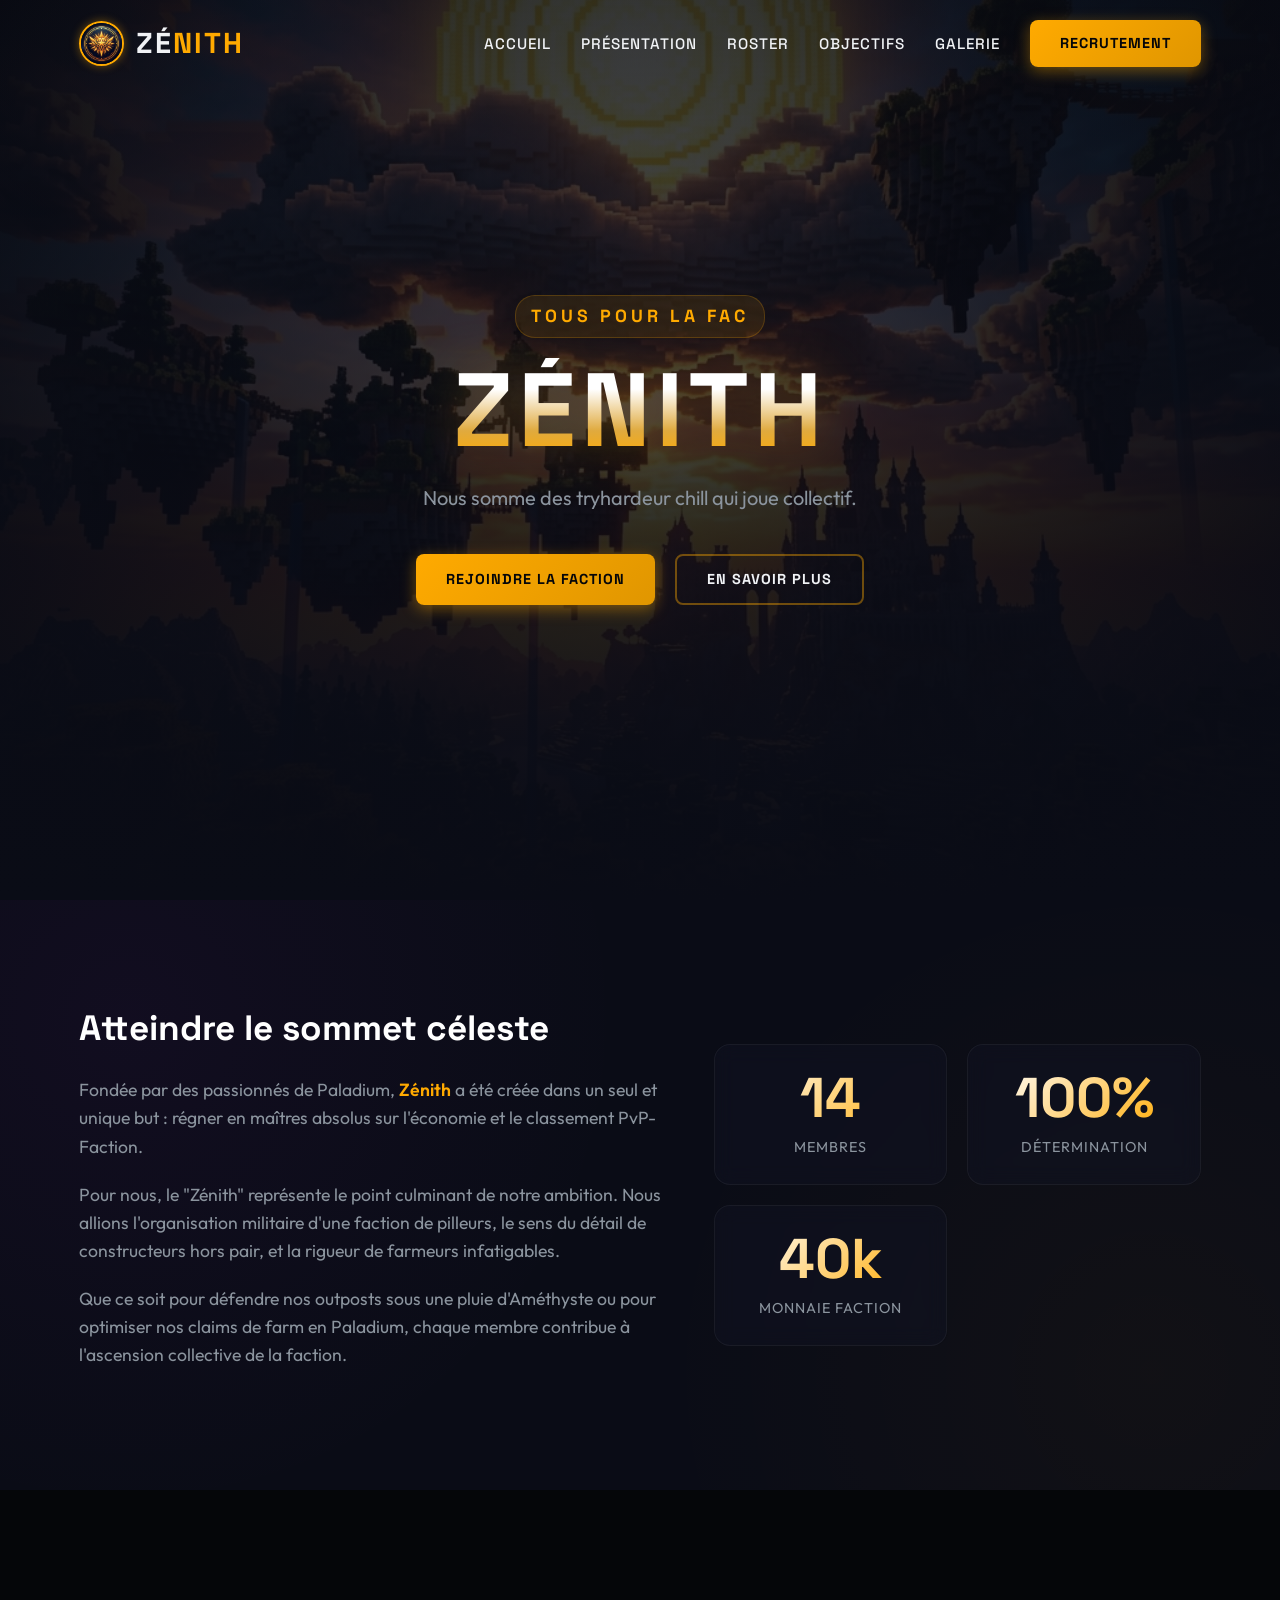
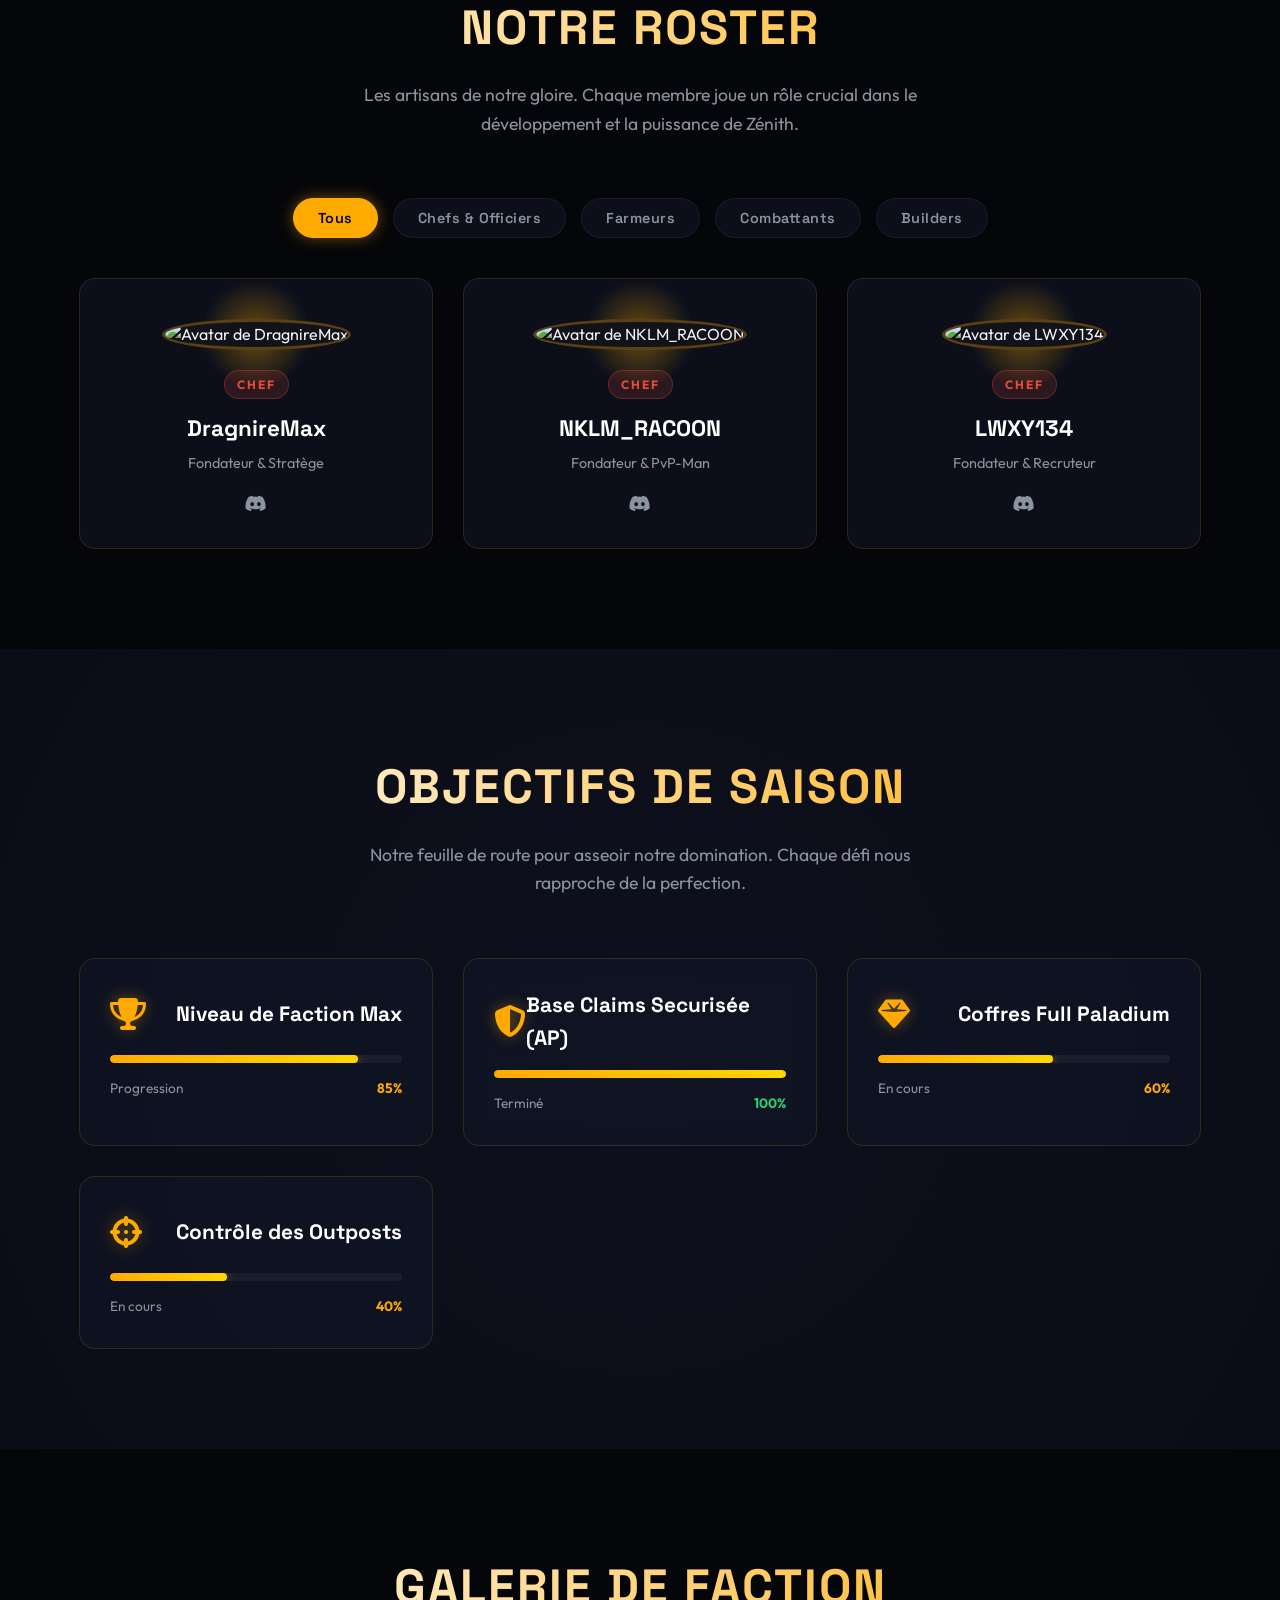
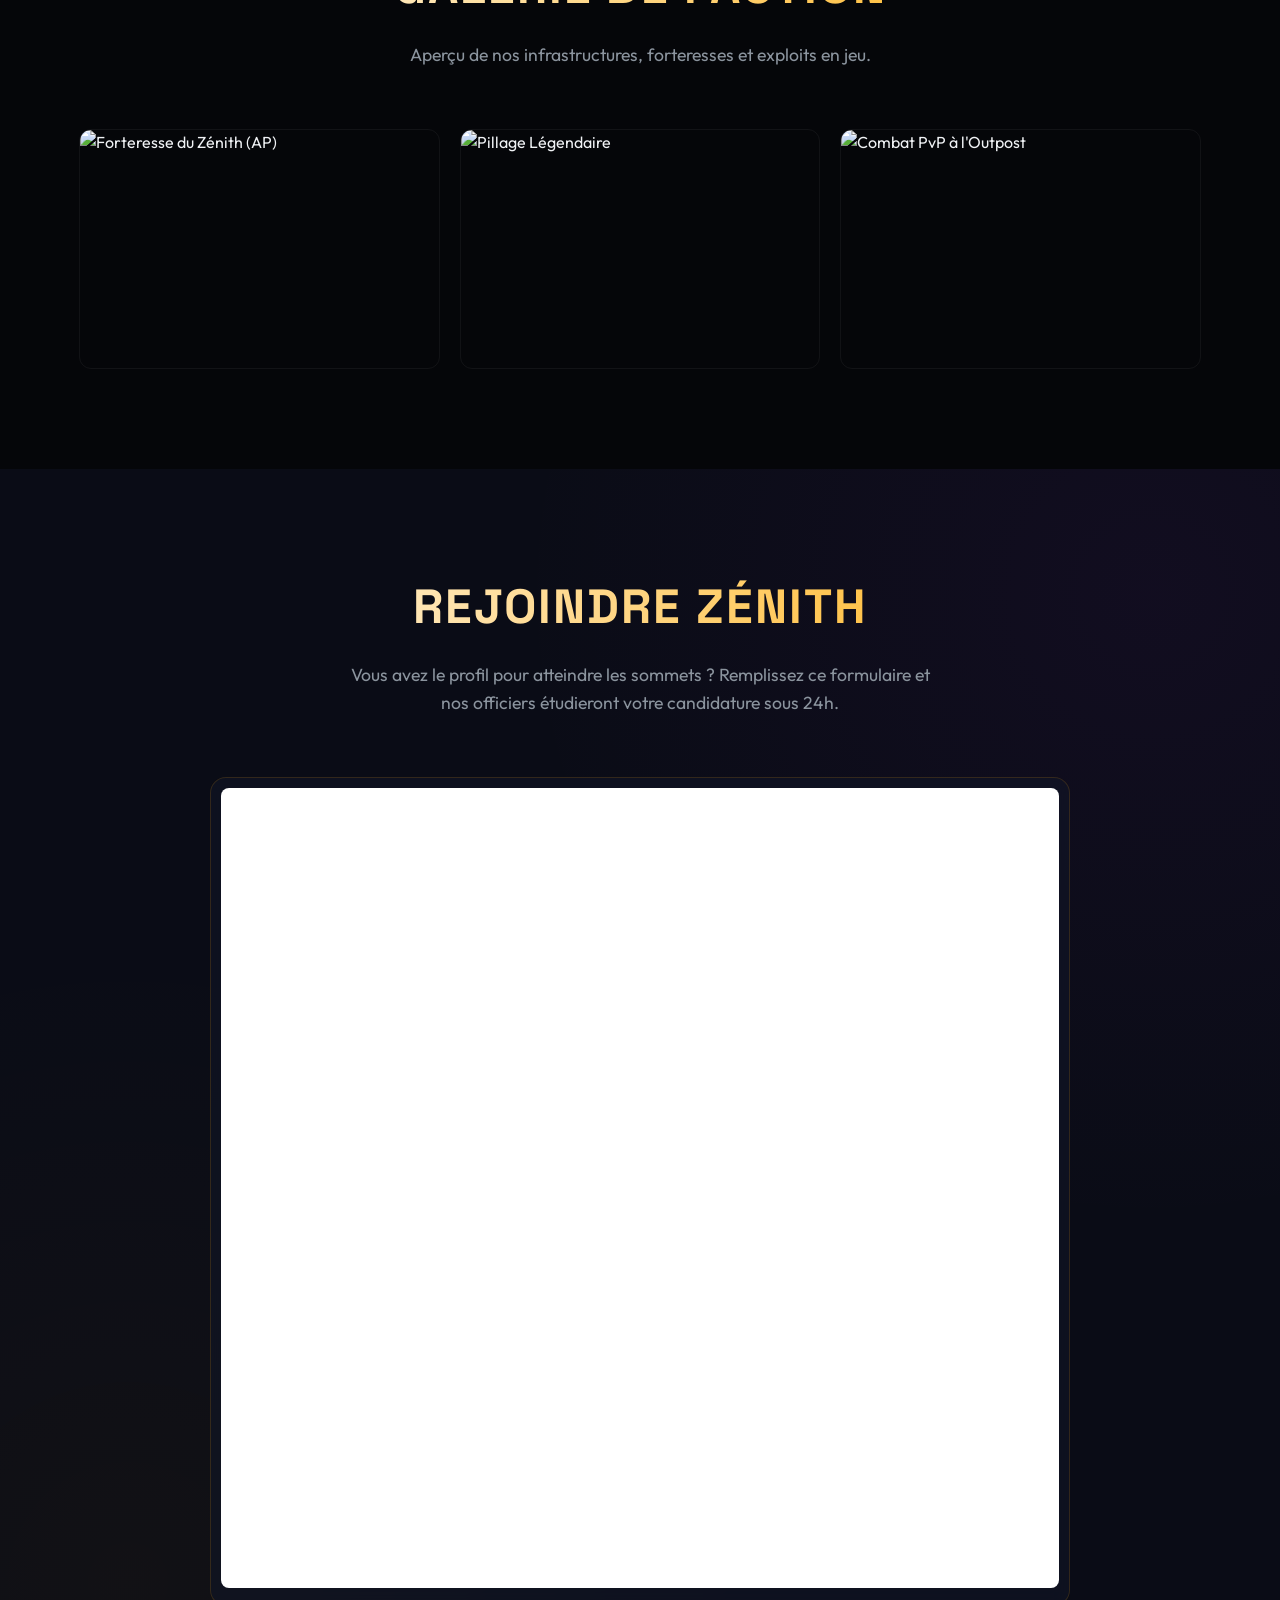
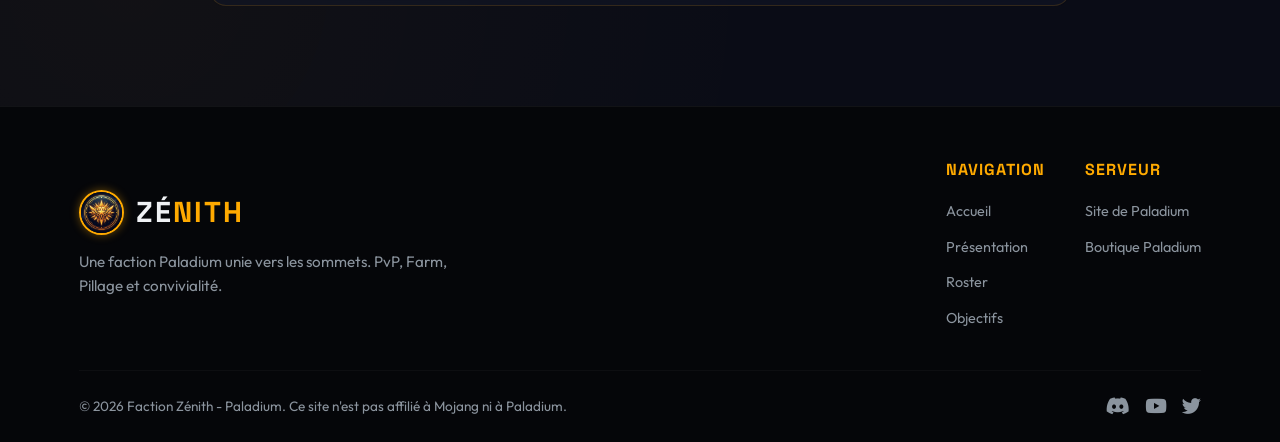
==== Zénith/index.html @ 32e266c4 "Add files via upload" ====
<!DOCTYPE html>
<html lang="fr">
<head>
    <meta charset="UTF-8">
    <meta name="viewport" content="width=device-width, initial-scale=1.0">
    <meta name="description" content="Site officiel de la faction Zénith sur le serveur Minecraft Paladium PvP-Faction. Découvrez notre roster, nos objectifs et postulez pour nous rejoindre !">
    <title>ZÉNITH - Faction Paladium</title>
    <!-- Fonts & Icons -->
    <link rel="stylesheet" href="https://cdnjs.cloudflare.com/ajax/libs/font-awesome/6.4.0/css/all.min.css">
    <link rel="stylesheet" href="style.css">
</head>
<body>

    <!-- ==========================================
         NAVIGATION BAR
         ========================================== -->
    <header id="navbar">
        <div class="container nav-container">
            <a href="#hero" class="logo-container">
                <img src="assets/logo.png" alt="Logo Zénith" class="logo-img">
                <span class="logo-text">ZÉ<span>NITH</span></span>
            </a>
            
            <ul class="nav-menu" id="nav-menu">
                <li><a href="#hero" class="nav-link">Accueil</a></li>
                <li><a href="#about" class="nav-link">Présentation</a></li>
                <li><a href="#roster" class="nav-link">Roster</a></li>
                <li><a href="#objectives" class="nav-link">Objectifs</a></li>
                <li><a href="#gallery" class="nav-link">Galerie</a></li>
                <li><a href="#recruitment" class="btn btn-primary">Recrutement</a></li>
            </ul>

            <div class="hamburger" id="hamburger">
                <span></span>
                <span></span>
                <span></span>
            </div>
        </div>
    </header>

    <!-- ==========================================
         HERO SECTION
         ========================================== -->
    <section id="hero">
        <div class="hero-content">
            <span class="hero-tagline scroll-reveal" id="hero-tagline">Faction Officielle - Paladium V10</span>
            <h1 class="hero-title scroll-reveal delay-100" id="hero-title">ZÉNITH</h1>
            <p class="hero-desc scroll-reveal delay-200" id="hero-desc">Atteindre les sommets, dominer le classement et forger notre légende sur le plus grand serveur PvP-Faction moddé francophone.</p>
            <div class="hero-buttons scroll-reveal delay-300">
                <a href="#recruitment" class="btn btn-primary">Rejoindre la faction</a>
                <a href="#about" class="btn btn-secondary">En savoir plus</a>
            </div>
        </div>
    </section>

    <!-- ==========================================
         ABOUT / LORE SECTION
         ========================================== -->
    <section id="about">
        <div class="container">
            <div class="about-grid">
                <div class="about-text scroll-reveal">
                    <h3>Atteindre le sommet céleste</h3>
                    <p>Fondée par des passionnés de Paladium, <span class="highlight">Zénith</span> a été créée dans un seul et unique but : régner en maîtres absolus sur l'économie et le classement PvP-Faction.</p>
                    <p>Pour nous, le "Zénith" représente le point culminant de notre ambition. Nous allions l'organisation militaire d'une faction de pilleurs, le sens du détail de constructeurs hors pair, et la rigueur de farmeurs infatigables.</p>
                    <p>Que ce soit pour défendre nos outposts sous une pluie d'Améthyste ou pour optimiser nos claims de farm en Paladium, chaque membre contribue à l'ascension collective de la faction.</p>
                </div>
                <div class="about-stats scroll-reveal delay-200" id="stats-container">
                    <!-- Les statistiques seront insérées ici dynamiquement par script.js -->
                </div>
            </div>
        </div>
    </section>

    <!-- ==========================================
         ROSTER / MEMBERS SECTION
         ========================================== -->
    <section id="roster">
        <div class="container">
            <div class="section-header scroll-reveal">
                <h2>Notre Roster</h2>
                <p>Les artisans de notre gloire. Chaque membre joue un rôle crucial dans le développement et la puissance de Zénith.</p>
            </div>

            <div class="roster-filters scroll-reveal">
                <button class="filter-btn active" data-filter="all">Tous</button>
                <button class="filter-btn" data-filter="chef">Chefs & Officiers</button>
                <button class="filter-btn" data-filter="farmeur">Farmeurs</button>
                <button class="filter-btn" data-filter="pvp">Combattants</button>
                <button class="filter-btn" data-filter="builder">Builders</button>
            </div>

            <div class="roster-grid scroll-reveal delay-200" id="roster-container">
                <!-- Les cartes des membres seront générées dynamiquement par script.js -->
            </div>
        </div>
    </section>

    <!-- ==========================================
         OBJECTIVES SECTION
         ========================================== -->
    <section id="objectives">
        <div class="container">
            <div class="section-header scroll-reveal">
                <h2>Objectifs de Saison</h2>
                <p>Notre feuille de route pour asseoir notre domination. Chaque défi nous rapproche de la perfection.</p>
            </div>

            <div class="objectives-grid" id="objectives-container">
                <!-- Les objectifs seront générés dynamiquement par script.js -->
            </div>
        </div>
    </section>

    <!-- ==========================================
         GALLERY SECTION
         ========================================== -->
    <section id="gallery">
        <div class="container">
            <div class="section-header scroll-reveal">
                <h2>Galerie de Faction</h2>
                <p>Aperçu de nos infrastructures, forteresses et exploits en jeu.</p>
            </div>

            <div class="gallery-grid scroll-reveal" id="gallery-container">
                <!-- Les captures d'écran seront générées dynamiquement par script.js -->
            </div>
        </div>
    </section>

    <!-- ==========================================
         RECRUITEMENT SECTION
         ========================================== -->
    <section id="recruitment">
        <div class="container">
            <div class="section-header scroll-reveal">
                <h2>Rejoindre Zénith</h2>
                <p>Vous avez le profil pour atteindre les sommets ? Remplissez ce formulaire et nos officiers étudieront votre candidature sous 24h.</p>
            </div>

            <div class="recruitment-container glass-card scroll-reveal" style="padding: 10px; max-width: 860px; margin: 0 auto;">
                <iframe src="https://docs.google.com/forms/d/e/1FAIpQLSfKzPXmUGjDUyg4TNcKbNtK1mMMH58i70SqVU6MVXDuHB4nKw/viewform?embedded=true" width="100%" height="800" frameborder="0" marginheight="0" marginwidth="0" style="border-radius: 8px; background: white; border: none;">Chargement…</iframe>
            </div>
        </div>
    </section>

    <!-- ==========================================
         FOOTER
         ========================================== -->
    <footer>
        <div class="container">
            <div class="footer-content">
                <div class="footer-info">
                    <a href="#hero" class="logo-container">
                        <img src="assets/logo.png" alt="Logo Zénith" class="logo-img">
                        <span class="logo-text">ZÉ<span>NITH</span></span>
                    </a>
                    <p class="footer-desc">Une faction Paladium unie vers les sommets. PvP, Farm, Pillage et convivialité.</p>
                </div>
                <div class="footer-links">
                    <div class="footer-col">
                        <h4>Navigation</h4>
                        <ul>
                            <li><a href="#hero">Accueil</a></li>
                            <li><a href="#about">Présentation</a></li>
                            <li><a href="#roster">Roster</a></li>
                            <li><a href="#objectives">Objectifs</a></li>
                        </ul>
                    </div>
                    <div class="footer-col">
                        <h4>Serveur</h4>
                        <ul>
                            <li><a href="https://paladium-pvp.fr/" target="_blank">Site de Paladium</a></li>
                            <li><a href="https://paladium-pvp.fr/shop" target="_blank">Boutique Paladium</a></li>
                        </ul>
                    </div>
                </div>
            </div>
            
            <div class="footer-bottom">
                <p>&copy; 2026 Faction Zénith - Paladium. Ce site n'est pas affilié à Mojang ni à Paladium.</p>
                <div class="footer-socials">
                    <a href="#" class="footer-social-link"><i class="fab fa-discord"></i></a>
                    <a href="#" class="footer-social-link"><i class="fab fa-youtube"></i></a>
                    <a href="#" class="footer-social-link"><i class="fab fa-twitter"></i></a>
                </div>
            </div>
        </div>
    </footer>

    <!-- Scripts -->
    <script src="config.js"></script>
    <script src="script.js"></script>
</body>
</html>
---- Zénith/style.css ----
@import url('https://fonts.googleapis.com/css2?family=Outfit:wght@300;400;600;800&family=Space+Grotesk:wght@400;500;700&display=swap');

/* ==========================================
   DESIGN SYSTEM & VARIABLES
   ========================================== */
:root {
    --bg-darker: #050609;
    --bg-main: #0a0c16;
    --bg-card: rgba(18, 22, 39, 0.6);
    --bg-card-hover: rgba(28, 33, 58, 0.85);
    
    --primary: #ffaa00; /* Solar Gold */
    --primary-glow: rgba(255, 170, 0, 0.4);
    --secondary: #a124db; /* Paladium Purple */
    --secondary-glow: rgba(161, 36, 219, 0.4);
    
    --text-main: #f0f2f5;
    --text-muted: #8b949e;
    
    --font-title: 'Space Grotesk', sans-serif;
    --font-body: 'Outfit', sans-serif;
    
    --border-glow: rgba(255, 170, 0, 0.15);
    --border-glow-hover: rgba(255, 170, 0, 0.4);
    
    --transition: all 0.3s cubic-bezier(0.25, 0.8, 0.25, 1);
}

/* ==========================================
   RESET & BASE STYLES
   ========================================== */
* {
    margin: 0;
    padding: 0;
    box-sizing: border-box;
}

html {
    scroll-behavior: smooth;
}

body {
    background-color: var(--bg-main);
    color: var(--text-main);
    font-family: var(--font-body);
    overflow-x: hidden;
    line-height: 1.6;
}

/* Custom Scrollbar */
::-webkit-scrollbar {
    width: 8px;
}
::-webkit-scrollbar-track {
    background: var(--bg-darker);
}
::-webkit-scrollbar-thumb {
    background: #1c213a;
    border-radius: 4px;
}
::-webkit-scrollbar-thumb:hover {
    background: var(--primary);
}

/* ==========================================
   REUSABLE UTILITIES & COMPONENTS
   ========================================== */
.container {
    width: 90%;
    max-width: 1200px;
    margin: 0 auto;
    padding: 0 15px;
}

section {
    padding: 100px 0;
    position: relative;
}

.glow-text {
    text-shadow: 0 0 20px var(--primary-glow);
}

.purple-glow-text {
    text-shadow: 0 0 20px var(--secondary-glow);
}

.btn {
    display: inline-flex;
    align-items: center;
    justify-content: center;
    padding: 12px 30px;
    font-family: var(--font-title);
    font-weight: 700;
    text-transform: uppercase;
    letter-spacing: 1px;
    border-radius: 8px;
    cursor: pointer;
    transition: var(--transition);
    text-decoration: none;
    font-size: 0.9rem;
}

.btn-primary {
    background: linear-gradient(135deg, var(--primary), #e09600);
    color: var(--bg-darker);
    border: none;
    box-shadow: 0 4px 15px var(--primary-glow);
}

.btn-primary:hover {
    transform: translateY(-3px);
    box-shadow: 0 8px 25px rgba(255, 170, 0, 0.6);
}

.btn-secondary {
    background: transparent;
    color: var(--text-main);
    border: 2px solid rgba(255, 170, 0, 0.4);
}

.btn-secondary:hover {
    background: rgba(255, 170, 0, 0.1);
    border-color: var(--primary);
    transform: translateY(-3px);
}

.section-header {
    text-align: center;
    margin-bottom: 60px;
}

.section-header h2 {
    font-family: var(--font-title);
    font-size: 3rem;
    font-weight: 700;
    text-transform: uppercase;
    letter-spacing: 2px;
    background: linear-gradient(to right, #ffffff, var(--primary));
    -webkit-background-clip: text;
    -webkit-text-fill-color: transparent;
    margin-bottom: 15px;
}

.section-header p {
    color: var(--text-muted);
    font-size: 1.1rem;
    max-width: 600px;
    margin: 0 auto;
}

/* Glassmorphism Card base */
.glass-card {
    background: var(--bg-card);
    backdrop-filter: blur(10px);
    -webkit-backdrop-filter: blur(10px);
    border: 1px solid var(--border-glow);
    border-radius: 16px;
    padding: 30px;
    transition: var(--transition);
}

.glass-card:hover {
    background: var(--bg-card-hover);
    border-color: var(--border-glow-hover);
    transform: translateY(-5px);
    box-shadow: 0 10px 30px rgba(255, 170, 0, 0.08);
}

/* ==========================================
   NAVIGATION BAR
   ========================================== */
header {
    position: fixed;
    top: 0;
    left: 0;
    width: 100%;
    z-index: 1000;
    transition: var(--transition);
    padding: 20px 0;
}

header.scrolled {
    background: rgba(5, 6, 9, 0.9);
    backdrop-filter: blur(10px);
    border-bottom: 1px solid rgba(255, 170, 0, 0.1);
    padding: 12px 0;
}

.nav-container {
    display: flex;
    justify-content: space-between;
    align-items: center;
}

.logo-container {
    display: flex;
    align-items: center;
    gap: 12px;
    text-decoration: none;
}

.logo-img {
    width: 45px;
    height: 45px;
    border-radius: 50%;
    border: 2px solid var(--primary);
    box-shadow: 0 0 10px var(--primary-glow);
    transition: var(--transition);
}

.logo-container:hover .logo-img {
    transform: rotate(360deg);
}

.logo-text {
    font-family: var(--font-title);
    font-size: 1.8rem;
    font-weight: 700;
    color: var(--text-main);
    letter-spacing: 2px;
}

.logo-text span {
    color: var(--primary);
}

.nav-menu {
    display: flex;
    list-style: none;
    gap: 30px;
    align-items: center;
}

.nav-link {
    text-decoration: none;
    color: var(--text-main);
    font-family: var(--font-title);
    font-size: 0.95rem;
    font-weight: 500;
    letter-spacing: 1px;
    text-transform: uppercase;
    transition: var(--transition);
    position: relative;
    padding: 5px 0;
}

.nav-link::after {
    content: '';
    position: absolute;
    bottom: 0;
    left: 0;
    width: 0;
    height: 2px;
    background-color: var(--primary);
    transition: var(--transition);
    box-shadow: 0 0 8px var(--primary-glow);
}

.nav-link:hover {
    color: var(--primary);
}

.nav-link:hover::after {
    width: 100%;
}

/* Hamburger Menu */
.hamburger {
    display: none;
    cursor: pointer;
    flex-direction: column;
    gap: 6px;
}

.hamburger span {
    display: block;
    width: 25px;
    height: 3px;
    background: var(--text-main);
    border-radius: 3px;
    transition: var(--transition);
}

/* ==========================================
   HERO SECTION
   ========================================== */
#hero {
    height: 100vh;
    display: flex;
    align-items: center;
    justify-content: center;
    text-align: center;
    background: radial-gradient(circle at center, rgba(10, 12, 22, 0.4) 0%, var(--bg-main) 100%), 
                url('assets/hero-bg.png') no-repeat center center/cover;
    position: relative;
    overflow: hidden;
}

#hero::before {
    content: '';
    position: absolute;
    top: 0;
    left: 0;
    width: 100%;
    height: 100%;
    background: linear-gradient(to bottom, rgba(5, 6, 9, 0.3) 0%, var(--bg-main) 100%);
    z-index: 1;
}

.hero-content {
    position: relative;
    z-index: 2;
    max-width: 800px;
    padding: 0 20px;
}

.hero-tagline {
    font-family: var(--font-title);
    color: var(--primary);
    font-size: 1.1rem;
    font-weight: 700;
    letter-spacing: 4px;
    text-transform: uppercase;
    margin-bottom: 20px;
    display: inline-block;
    padding: 6px 15px;
    background: rgba(255, 170, 0, 0.1);
    border-radius: 20px;
    border: 1px solid rgba(255, 170, 0, 0.2);
}

.hero-title {
    font-family: var(--font-title);
    font-size: 6.5rem;
    font-weight: 800;
    letter-spacing: 5px;
    text-transform: uppercase;
    background: linear-gradient(to bottom, #ffffff 30%, #e0aa3e 70%, var(--primary) 100%);
    -webkit-background-clip: text;
    -webkit-text-fill-color: transparent;
    line-height: 1;
    margin-bottom: 20px;
    filter: drop-shadow(0 0 25px rgba(255, 170, 0, 0.25));
    animation: float 6s ease-in-out infinite;
}

.hero-desc {
    font-size: 1.25rem;
    color: var(--text-muted);
    margin-bottom: 40px;
    max-width: 600px;
    margin-left: auto;
    margin-right: auto;
}

.hero-buttons {
    display: flex;
    gap: 20px;
    justify-content: center;
}

/* ==========================================
   ABOUT / LORE SECTION
   ========================================== */
#about {
    background: radial-gradient(circle at 10% 20%, rgba(161, 36, 219, 0.05) 0%, transparent 40%),
                radial-gradient(circle at 90% 80%, rgba(255, 170, 0, 0.03) 0%, transparent 40%);
}

.about-grid {
    display: grid;
    grid-template-columns: 1.2fr 1fr;
    gap: 50px;
    align-items: center;
}

.about-text h3 {
    font-family: var(--font-title);
    font-size: 2.2rem;
    margin-bottom: 20px;
    color: #ffffff;
}

.about-text p {
    color: var(--text-muted);
    margin-bottom: 20px;
    font-size: 1.1rem;
}

.highlight {
    color: var(--primary);
    font-weight: 600;
}

.about-stats {
    display: grid;
    grid-template-columns: repeat(2, 1fr);
    gap: 20px;
}

.stat-card {
    text-align: center;
    padding: 25px;
    background: rgba(18, 22, 39, 0.4);
    border: 1px solid rgba(255, 255, 255, 0.05);
}

.stat-number {
    font-family: var(--font-title);
    font-size: 3.5rem;
    font-weight: 700;
    color: var(--primary);
    line-height: 1;
    margin-bottom: 10px;
    background: linear-gradient(135deg, #ffffff, var(--primary));
    -webkit-background-clip: text;
    -webkit-text-fill-color: transparent;
}

.stat-label {
    font-size: 0.9rem;
    text-transform: uppercase;
    letter-spacing: 1px;
    color: var(--text-muted);
}

/* ==========================================
   ROSTER / MEMBERS SECTION
   ========================================== */
#roster {
    background: var(--bg-darker);
}

.roster-filters {
    display: flex;
    justify-content: center;
    gap: 15px;
    margin-bottom: 40px;
    flex-wrap: wrap;
}

.filter-btn {
    background: rgba(18, 22, 39, 0.6);
    border: 1px solid rgba(255, 255, 255, 0.05);
    color: var(--text-muted);
    padding: 10px 24px;
    border-radius: 30px;
    cursor: pointer;
    font-family: var(--font-title);
    font-weight: 600;
    font-size: 0.9rem;
    letter-spacing: 0.5px;
    transition: var(--transition);
}

.filter-btn:hover, .filter-btn.active {
    background: var(--primary);
    color: var(--bg-darker);
    border-color: var(--primary);
    box-shadow: 0 0 15px var(--primary-glow);
}

.roster-grid {
    display: grid;
    grid-template-columns: repeat(auto-fill, minmax(260px, 1fr));
    gap: 30px;
}

.member-card {
    position: relative;
    overflow: hidden;
    display: flex;
    flex-direction: column;
    align-items: center;
    text-align: center;
    padding-top: 40px;
}

.member-avatar-wrapper {
    position: relative;
    margin-bottom: 20px;
}

.member-avatar-bg {
    position: absolute;
    top: 50%;
    left: 50%;
    transform: translate(-50%, -50%);
    width: 110px;
    height: 110px;
    border-radius: 50%;
    background: radial-gradient(circle, var(--primary-glow) 0%, transparent 70%);
    z-index: 1;
    transition: var(--transition);
}

.member-card:hover .member-avatar-bg {
    width: 130px;
    height: 130px;
    background: radial-gradient(circle, var(--primary) 0%, transparent 75%);
    opacity: 0.6;
}

.member-avatar {
    width: 90px;
    height: 90px;
    border-radius: 50%;
    border: 3px solid rgba(255, 170, 0, 0.3);
    position: relative;
    z-index: 2;
    transition: var(--transition);
    object-fit: cover;
    background-color: #12131a;
}

.member-card:hover .member-avatar {
    border-color: var(--primary);
    transform: scale(1.05);
    box-shadow: 0 0 20px var(--primary-glow);
}

.member-rank {
    font-size: 0.75rem;
    text-transform: uppercase;
    font-weight: 700;
    letter-spacing: 2px;
    padding: 4px 12px;
    border-radius: 20px;
    margin-bottom: 12px;
    display: inline-block;
    z-index: 2;
}

.rank-chef {
    background: rgba(231, 76, 60, 0.15);
    color: #e74c3c;
    border: 1px solid rgba(231, 76, 60, 0.3);
}

.rank-officier {
    background: rgba(255, 170, 0, 0.15);
    color: var(--primary);
    border: 1px solid rgba(255, 170, 0, 0.3);
}

.rank-membre {
    background: rgba(52, 152, 219, 0.15);
    color: #3498db;
    border: 1px solid rgba(52, 152, 219, 0.3);
}

.rank-recrue {
    background: rgba(149, 165, 166, 0.15);
    color: #95a5a6;
    border: 1px solid rgba(149, 165, 166, 0.3);
}

.member-name {
    font-family: var(--font-title);
    font-size: 1.4rem;
    font-weight: 700;
    margin-bottom: 5px;
    color: #ffffff;
}

.member-specialty {
    color: var(--text-muted);
    font-size: 0.9rem;
    margin-bottom: 15px;
}

.member-socials {
    display: flex;
    gap: 12px;
    margin-top: auto;
    z-index: 2;
}

.member-social-link {
    color: var(--text-muted);
    font-size: 1.1rem;
    transition: var(--transition);
}

.member-social-link:hover {
    color: var(--primary);
    transform: translateY(-2px);
}

/* ==========================================
   OBJECTIVES SECTION
   ========================================== */
#objectives {
    background: radial-gradient(circle at 50% 50%, rgba(28, 33, 58, 0.2) 0%, var(--bg-main) 100%);
}

.objectives-grid {
    display: grid;
    grid-template-columns: repeat(auto-fit, minmax(320px, 1fr));
    gap: 30px;
}

.obj-card {
    display: flex;
    flex-direction: column;
}

.obj-header {
    display: flex;
    justify-content: space-between;
    align-items: center;
    margin-bottom: 15px;
}

.obj-icon {
    font-size: 2rem;
    color: var(--primary);
    text-shadow: 0 0 15px var(--primary-glow);
}

.obj-title {
    font-family: var(--font-title);
    font-size: 1.3rem;
    font-weight: 700;
    color: #ffffff;
}

.obj-progress-container {
    width: 100%;
    background: rgba(255, 255, 255, 0.05);
    height: 8px;
    border-radius: 4px;
    margin-bottom: 15px;
    overflow: hidden;
    position: relative;
}

.obj-progress-bar {
    height: 100%;
    background: linear-gradient(to right, var(--primary), #ffd700);
    border-radius: 4px;
    box-shadow: 0 0 10px var(--primary-glow);
    transition: width 1.5s cubic-bezier(0.1, 0.8, 0.2, 1);
}

.obj-status {
    display: flex;
    justify-content: space-between;
    font-size: 0.85rem;
    color: var(--text-muted);
}

.obj-percentage {
    color: var(--primary);
    font-weight: 700;
}

/* ==========================================
   SCREENSHOTS GALERIE
   ========================================== */
#gallery {
    background: var(--bg-darker);
}

.gallery-grid {
    display: grid;
    grid-template-columns: repeat(auto-fill, minmax(350px, 1fr));
    gap: 20px;
}

.gallery-item {
    position: relative;
    border-radius: 12px;
    overflow: hidden;
    height: 240px;
    cursor: pointer;
    border: 1px solid rgba(255, 255, 255, 0.05);
}

.gallery-img {
    width: 100%;
    height: 100%;
    object-fit: cover;
    transition: transform 0.5s ease;
}

.gallery-overlay {
    position: absolute;
    top: 0;
    left: 0;
    width: 100%;
    height: 100%;
    background: linear-gradient(to top, rgba(5, 6, 9, 0.95) 0%, rgba(5, 6, 9, 0.2) 70%);
    opacity: 0;
    transition: var(--transition);
    display: flex;
    flex-direction: column;
    justify-content: flex-end;
    padding: 25px;
}

.gallery-item:hover .gallery-img {
    transform: scale(1.1);
}

.gallery-item:hover .gallery-overlay {
    opacity: 1;
}

.gallery-title {
    font-family: var(--font-title);
    font-size: 1.2rem;
    font-weight: 700;
    color: #ffffff;
    margin-bottom: 5px;
}

.gallery-tag {
    font-size: 0.8rem;
    color: var(--primary);
    text-transform: uppercase;
    letter-spacing: 1px;
}

/* ==========================================
   RECRUTEMENT SECTION
   ========================================== */
#recruitment {
    background: radial-gradient(circle at 10% 90%, rgba(255, 170, 0, 0.03) 0%, transparent 40%),
                radial-gradient(circle at 90% 10%, rgba(161, 36, 219, 0.05) 0%, transparent 40%);
}

.recruitment-container {
    max-width: 800px;
    margin: 0 auto;
}

.recruitment-form {
    display: grid;
    grid-template-columns: repeat(2, 1fr);
    gap: 25px;
}

.form-group {
    display: flex;
    flex-direction: column;
    gap: 8px;
}

.form-group.full-width {
    grid-column: span 2;
}

.form-label {
    font-family: var(--font-title);
    font-size: 0.9rem;
    font-weight: 600;
    color: var(--text-main);
    letter-spacing: 0.5px;
}

.form-input, .form-select, .form-textarea {
    background: rgba(18, 22, 39, 0.8);
    border: 1px solid rgba(255, 255, 255, 0.08);
    border-radius: 8px;
    padding: 12px 16px;
    color: var(--text-main);
    font-family: var(--font-body);
    font-size: 0.95rem;
    transition: var(--transition);
}

.form-input:focus, .form-select:focus, .form-textarea:focus {
    outline: none;
    border-color: var(--primary);
    box-shadow: 0 0 10px rgba(255, 170, 0, 0.2);
    background: rgba(28, 33, 58, 0.9);
}

.form-textarea {
    resize: vertical;
    min-height: 120px;
}

.form-submit-container {
    grid-column: span 2;
    text-align: center;
    margin-top: 15px;
}

.form-submit-btn {
    width: 100%;
    max-width: 300px;
    border: none;
}

/* Form success message */
.form-message {
    grid-column: span 2;
    padding: 15px;
    border-radius: 8px;
    font-weight: 600;
    text-align: center;
    display: none;
    animation: fadeIn 0.5s ease forwards;
}

.form-message.success {
    background: rgba(46, 204, 113, 0.15);
    color: #2ecc71;
    border: 1px solid rgba(46, 204, 113, 0.3);
}

.form-message.error {
    background: rgba(231, 76, 60, 0.15);
    color: #e74c3c;
    border: 1px solid rgba(231, 76, 60, 0.3);
}

/* ==========================================
   FOOTER
   ========================================== */
footer {
    background: #050609;
    padding: 50px 0 20px 0;
    border-top: 1px solid rgba(255, 255, 255, 0.05);
}

.footer-content {
    display: flex;
    justify-content: space-between;
    align-items: center;
    margin-bottom: 40px;
    flex-wrap: wrap;
    gap: 30px;
}

.footer-info {
    max-width: 400px;
}

.footer-info .logo-container {
    margin-bottom: 15px;
}

.footer-desc {
    color: var(--text-muted);
    font-size: 0.95rem;
}

.footer-links {
    display: flex;
    gap: 40px;
    flex-wrap: wrap;
}

.footer-col h4 {
    font-family: var(--font-title);
    font-size: 1rem;
    font-weight: 700;
    text-transform: uppercase;
    letter-spacing: 1px;
    color: var(--primary);
    margin-bottom: 15px;
}

.footer-col ul {
    list-style: none;
    display: flex;
    flex-direction: column;
    gap: 10px;
}

.footer-col a {
    text-decoration: none;
    color: var(--text-muted);
    font-size: 0.9rem;
    transition: var(--transition);
}

.footer-col a:hover {
    color: var(--primary);
}

.footer-bottom {
    border-top: 1px solid rgba(255, 255, 255, 0.03);
    padding-top: 20px;
    display: flex;
    justify-content: space-between;
    align-items: center;
    color: var(--text-muted);
    font-size: 0.85rem;
    flex-wrap: wrap;
    gap: 15px;
}

.footer-socials {
    display: flex;
    gap: 15px;
}

.footer-social-link {
    color: var(--text-muted);
    font-size: 1.2rem;
    transition: var(--transition);
}

.footer-social-link:hover {
    color: var(--primary);
    transform: translateY(-2px);
}

/* ==========================================
   ANIMATIONS & TRANSITIONS
   ========================================== */
@keyframes float {
    0% { transform: translateY(0px); }
    50% { transform: translateY(-10px); }
    100% { transform: translateY(0px); }
}

@keyframes fadeIn {
    from { opacity: 0; transform: translateY(10px); }
    to { opacity: 1; transform: translateY(0); }
}

.scroll-reveal {
    opacity: 0;
    transform: translateY(30px);
    transition: opacity 0.8s ease, transform 0.8s cubic-bezier(0.25, 1, 0.5, 1);
}

.scroll-reveal.active {
    opacity: 1;
    transform: translateY(0);
}

/* Delay modifiers for scroll reveal */
.delay-100 { transition-delay: 0.1s; }
.delay-200 { transition-delay: 0.2s; }
.delay-300 { transition-delay: 0.3s; }
.delay-400 { transition-delay: 0.4s; }

/* ==========================================
   RESPONSIVE DESIGN (MEDIA QUERIES)
   ========================================== */
@media (max-width: 992px) {
    .section-header h2 {
        font-size: 2.5rem;
    }
    
    .hero-title {
        font-size: 4.5rem;
    }
    
    .about-grid {
        grid-template-columns: 1fr;
        gap: 40px;
    }
    
    .about-stats {
        margin-top: 20px;
    }
}

@media (max-width: 768px) {
    header {
        padding: 15px 0;
    }
    
    .hamburger {
        display: flex;
    }
    
    .nav-menu {
        position: fixed;
        top: 0;
        right: -100%;
        width: 70%;
        height: 100vh;
        background: var(--bg-darker);
        border-left: 1px solid rgba(255, 170, 0, 0.1);
        flex-direction: column;
        justify-content: center;
        gap: 40px;
        transition: var(--transition);
        z-index: 999;
    }
    
    .nav-menu.active {
        right: 0;
    }
    
    .nav-link {
        font-size: 1.2rem;
    }
    
    .hamburger.active span:nth-child(1) {
        transform: rotate(45deg) translate(6px, 6px);
    }
    
    .hamburger.active span:nth-child(2) {
        opacity: 0;
    }
    
    .hamburger.active span:nth-child(3) {
        transform: rotate(-45deg) translate(6px, -6px);
    }
    
    .hero-title {
        font-size: 3.5rem;
    }
    
    .hero-desc {
        font-size: 1.05rem;
    }
    
    .hero-buttons {
        flex-direction: column;
        gap: 15px;
    }
    
    .recruitment-form {
        grid-template-columns: 1fr;
    }
    
    .form-group.full-width {
        grid-column: span 1;
    }
    
    .form-submit-container {
        grid-column: span 1;
    }
    
    .footer-content {
        flex-direction: column;
        align-items: flex-start;
    }
}

@media (max-width: 480px) {
    .hero-title {
        font-size: 2.8rem;
    }
    
    .section-header h2 {
        font-size: 2rem;
    }
}
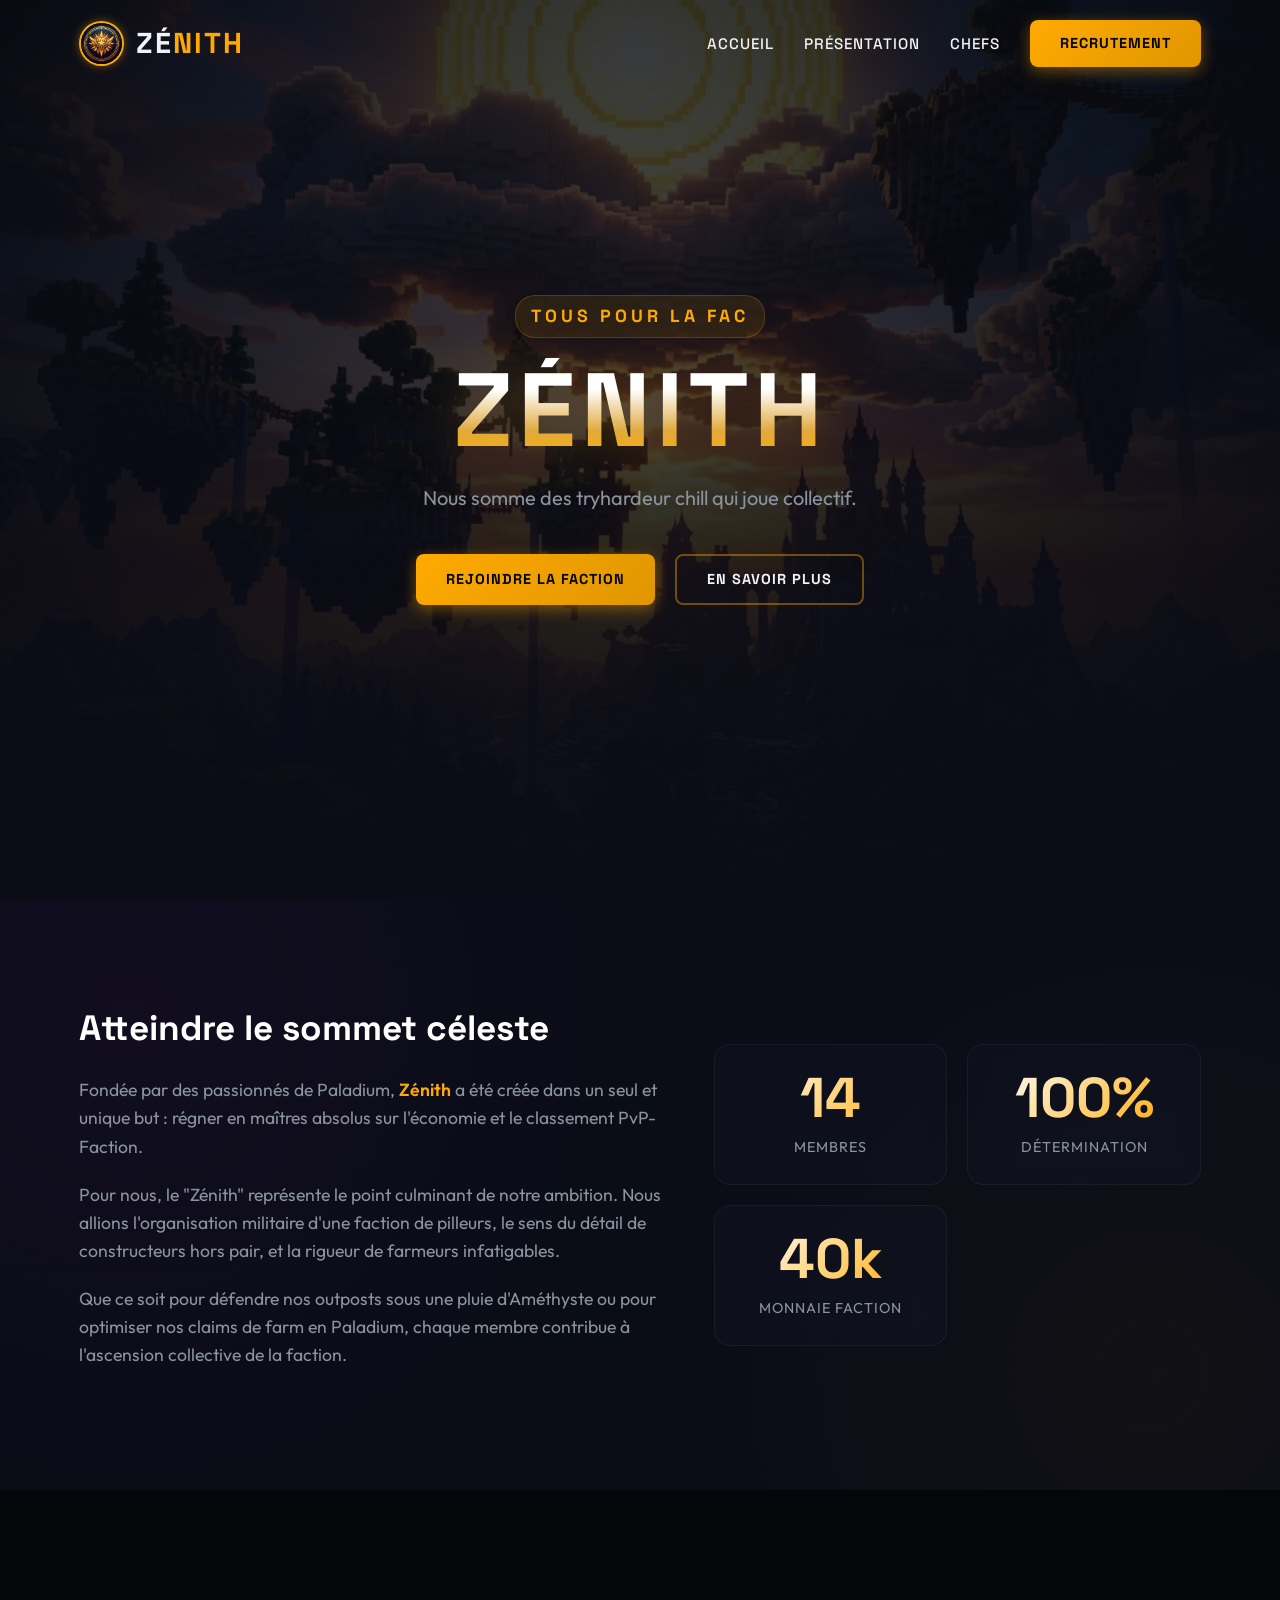
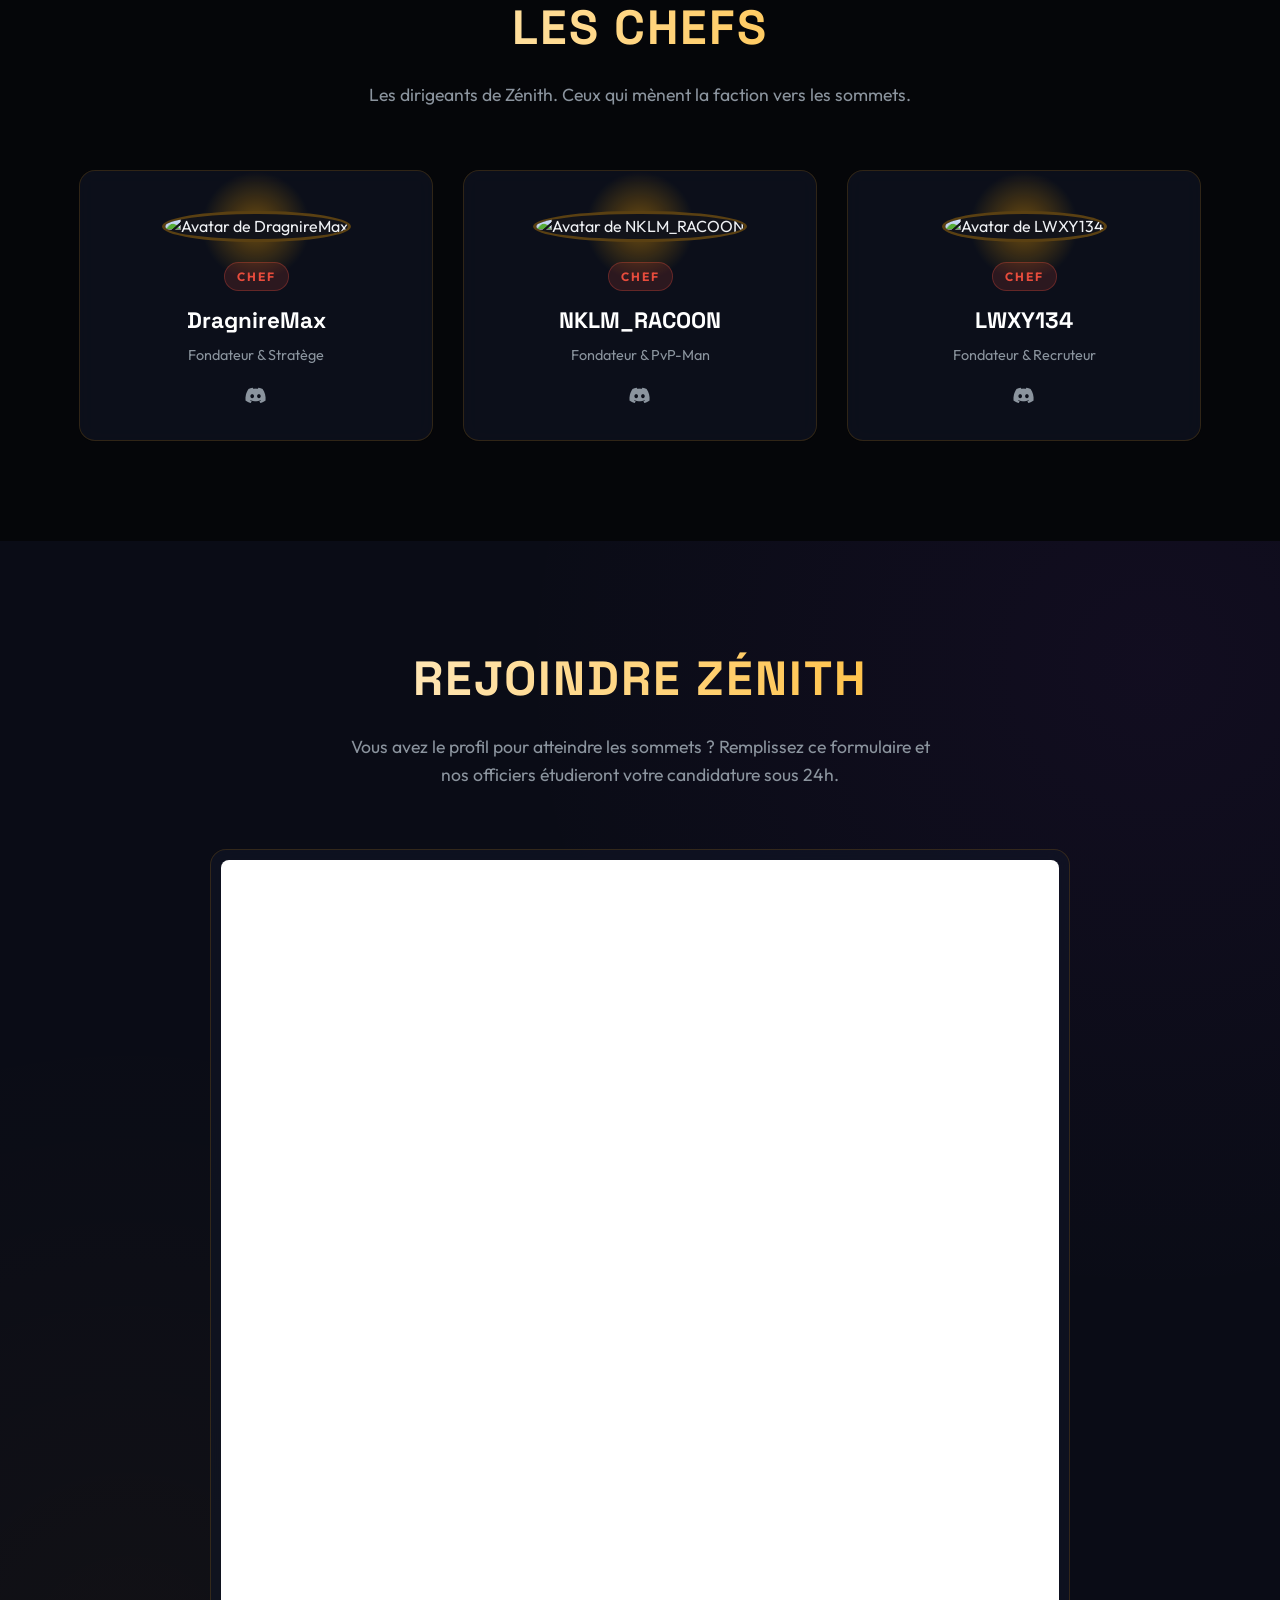
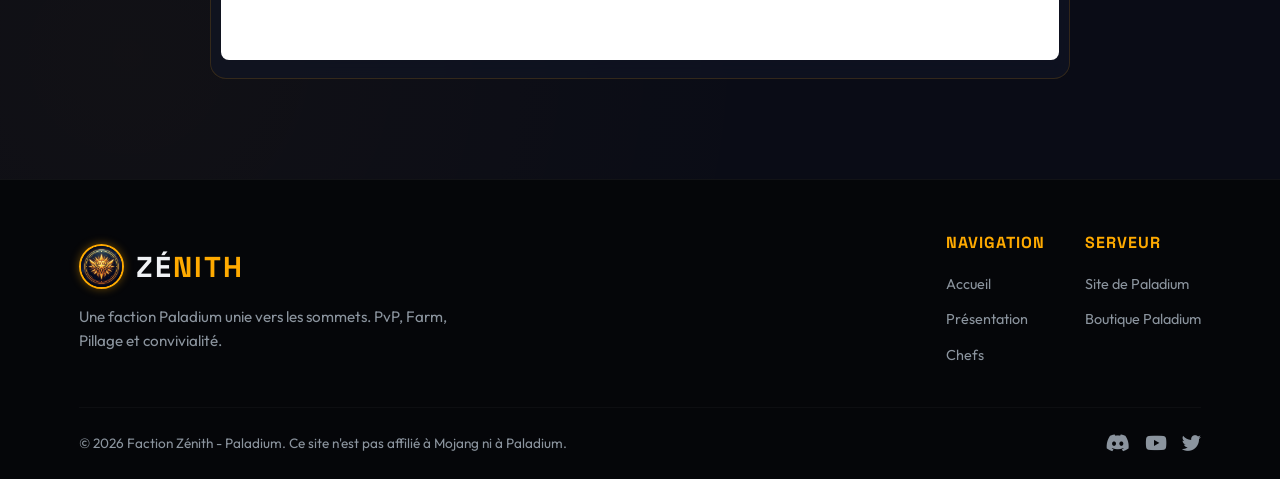
==== commit d54a60e2: "Add files via upload" ====
--- a/Zénith/index.html
+++ b/Zénith/index.html
@@ -24,9 +24,7 @@
             <ul class="nav-menu" id="nav-menu">
                 <li><a href="#hero" class="nav-link">Accueil</a></li>
                 <li><a href="#about" class="nav-link">Présentation</a></li>
-                <li><a href="#roster" class="nav-link">Roster</a></li>
-                <li><a href="#objectives" class="nav-link">Objectifs</a></li>
-                <li><a href="#gallery" class="nav-link">Galerie</a></li>
+                <li><a href="#roster" class="nav-link">Chefs</a></li>
                 <li><a href="#recruitment" class="btn btn-primary">Recrutement</a></li>
             </ul>
 
@@ -78,16 +76,8 @@
     <section id="roster">
         <div class="container">
             <div class="section-header scroll-reveal">
-                <h2>Notre Roster</h2>
-                <p>Les artisans de notre gloire. Chaque membre joue un rôle crucial dans le développement et la puissance de Zénith.</p>
-            </div>
-
-            <div class="roster-filters scroll-reveal">
-                <button class="filter-btn active" data-filter="all">Tous</button>
-                <button class="filter-btn" data-filter="chef">Chefs & Officiers</button>
-                <button class="filter-btn" data-filter="farmeur">Farmeurs</button>
-                <button class="filter-btn" data-filter="pvp">Combattants</button>
-                <button class="filter-btn" data-filter="builder">Builders</button>
+                <h2>Les Chefs</h2>
+                <p>Les dirigeants de Zénith. Ceux qui mènent la faction vers les sommets.</p>
             </div>
 
             <div class="roster-grid scroll-reveal delay-200" id="roster-container">
@@ -96,37 +86,7 @@
         </div>
     </section>
 
-    <!-- ==========================================
-         OBJECTIVES SECTION
-         ========================================== -->
-    <section id="objectives">
-        <div class="container">
-            <div class="section-header scroll-reveal">
-                <h2>Objectifs de Saison</h2>
-                <p>Notre feuille de route pour asseoir notre domination. Chaque défi nous rapproche de la perfection.</p>
-            </div>
 
-            <div class="objectives-grid" id="objectives-container">
-                <!-- Les objectifs seront générés dynamiquement par script.js -->
-            </div>
-        </div>
-    </section>
-
-    <!-- ==========================================
-         GALLERY SECTION
-         ========================================== -->
-    <section id="gallery">
-        <div class="container">
-            <div class="section-header scroll-reveal">
-                <h2>Galerie de Faction</h2>
-                <p>Aperçu de nos infrastructures, forteresses et exploits en jeu.</p>
-            </div>
-
-            <div class="gallery-grid scroll-reveal" id="gallery-container">
-                <!-- Les captures d'écran seront générées dynamiquement par script.js -->
-            </div>
-        </div>
-    </section>
 
     <!-- ==========================================
          RECRUITEMENT SECTION
@@ -163,8 +123,7 @@
                         <ul>
                             <li><a href="#hero">Accueil</a></li>
                             <li><a href="#about">Présentation</a></li>
-                            <li><a href="#roster">Roster</a></li>
-                            <li><a href="#objectives">Objectifs</a></li>
+                            <li><a href="#roster">Chefs</a></li>
                         </ul>
                     </div>
                     <div class="footer-col">
